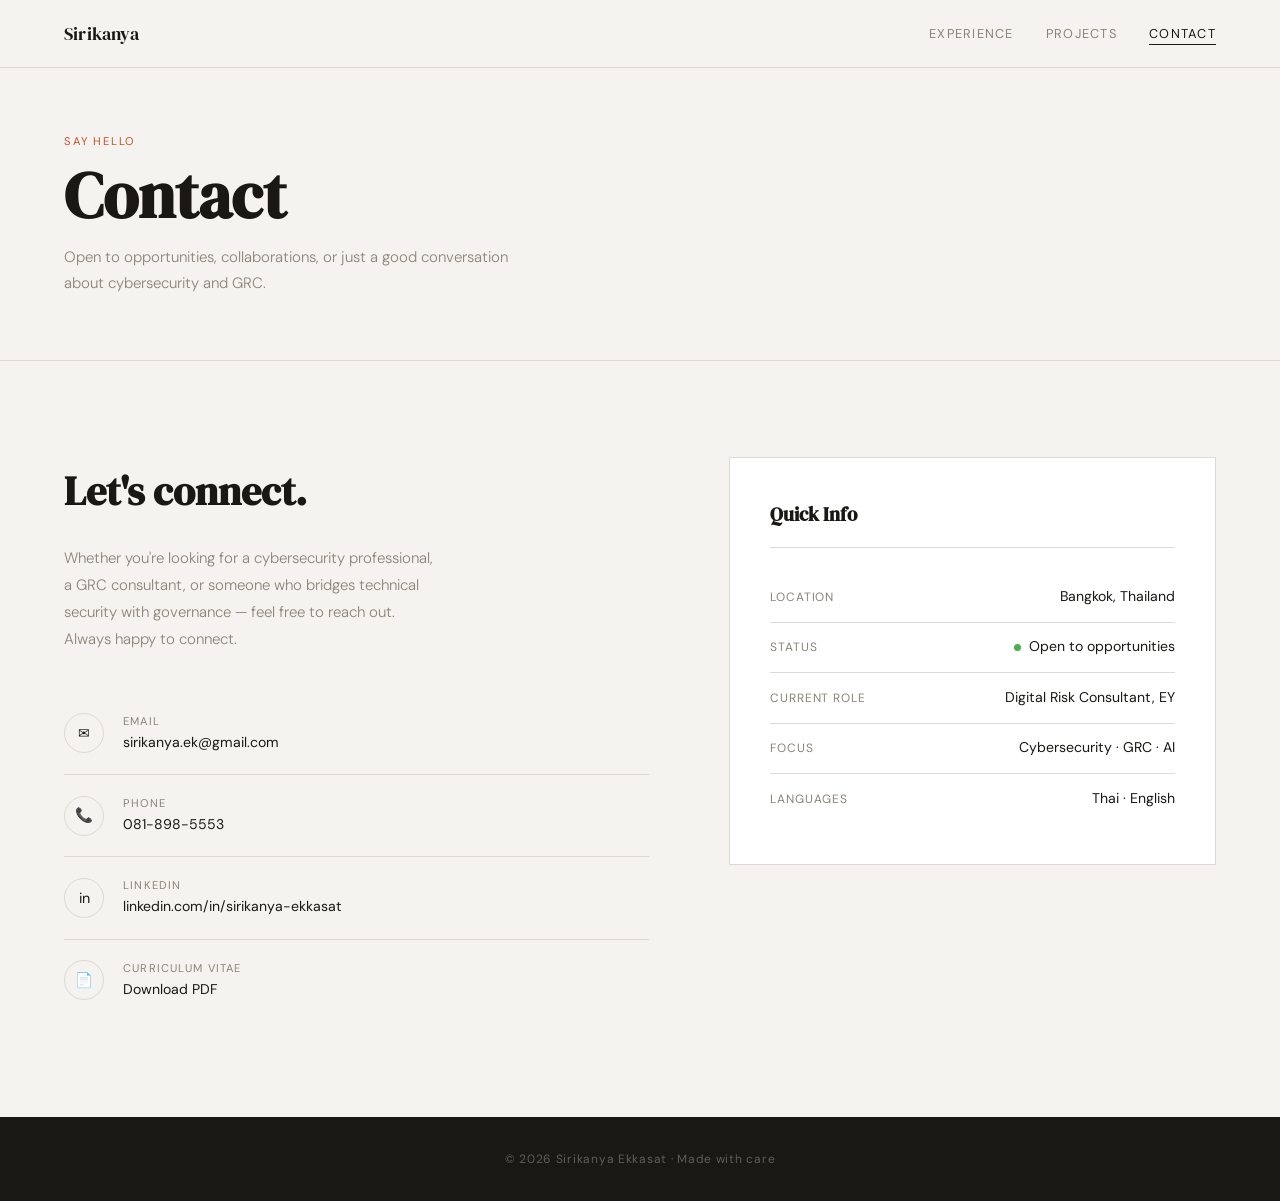
==== contact.html @ f428b61f "Add files via upload" ====
<!DOCTYPE html>
<html lang="en">
<head>
<meta charset="UTF-8">
<meta name="viewport" content="width=device-width, initial-scale=1.0">
<title>Contact | Sirikanya Ekkasat</title>
<link href="https://fonts.googleapis.com/css2?family=DM+Serif+Display:ital@0;1&family=DM+Sans:ital,opsz,wght@0,9..40,300;0,9..40,400;0,9..40,500;1,9..40,300&display=swap" rel="stylesheet">
<link rel="stylesheet" href="style.css">
</head>
<body>

<nav>
  <a class="nav-logo" href="index.html">Sirikanya</a>
  <ul class="nav-links">
    <li><a href="experience.html">Experience</a></li>
    <li><a href="projects.html">Projects</a></li>
    <li><a href="contact.html" class="active">Contact</a></li>
  </ul>
  <button class="nav-burger" onclick="toggleMenu()" aria-label="Menu">☰</button>
</nav>
<div class="nav-mobile" id="navMobile">
  <a href="experience.html">Experience</a>
  <a href="projects.html">Projects</a>
  <a href="contact.html">Contact</a>
</div>

<div class="page-header">
  <div class="page-header-inner reveal">
    <p class="section-label">Say Hello</p>
    <h1 class="page-title">Contact</h1>
    <p class="page-subtitle">Open to opportunities, collaborations, or just a good conversation about cybersecurity and GRC.</p>
  </div>
</div>

<section id="contact-main" class="contact-section">
  <div class="contact-layout reveal">
    <div class="contact-left">
      <h2 class="contact-heading">Let's connect.</h2>
      <p class="contact-bio">
        Whether you're looking for a cybersecurity professional, a GRC consultant, or someone who bridges technical security with governance — feel free to reach out. Always happy to connect.
      </p>
      <div class="contact-links">
        <a class="contact-link" href="mailto:sirikanya.ek@gmail.com">
          <span class="contact-icon">✉</span>
          <div>
            <span class="contact-link-label">Email</span>
            <span class="contact-link-value">sirikanya.ek@gmail.com</span>
          </div>
        </a>
        <a class="contact-link" href="tel:+66818985553">
          <span class="contact-icon">📞</span>
          <div>
            <span class="contact-link-label">Phone</span>
            <span class="contact-link-value">081-898-5553</span>
          </div>
        </a>
        <a class="contact-link" href="https://linkedin.com/in/sirikanya-ekkasat" target="_blank" rel="noopener">
          <span class="contact-icon">in</span>
          <div>
            <span class="contact-link-label">LinkedIn</span>
            <span class="contact-link-value">linkedin.com/in/sirikanya-ekkasat</span>
          </div>
        </a>
        <a class="contact-link" href="#">
          <span class="contact-icon">📄</span>
          <div>
            <span class="contact-link-label">Curriculum Vitae</span>
            <span class="contact-link-value">Download PDF</span>
          </div>
        </a>
      </div>
    </div>

    <div class="contact-right">
      <div class="contact-info-card">
        <h3>Quick Info</h3>
        <div class="info-row">
          <span class="info-label">Location</span>
          <span>Bangkok, Thailand</span>
        </div>
        <div class="info-row">
          <span class="info-label">Status</span>
          <span class="status-dot-wrap"><span class="status-dot"></span> Open to opportunities</span>
        </div>
        <div class="info-row">
          <span class="info-label">Current Role</span>
          <span>Digital Risk Consultant, EY</span>
        </div>
        <div class="info-row">
          <span class="info-label">Focus</span>
          <span>Cybersecurity · GRC · AI</span>
        </div>
        <div class="info-row">
          <span class="info-label">Languages</span>
          <span>Thai · English</span>
        </div>
      </div>
    </div>
  </div>
</section>

<footer>
  <p>© 2026 Sirikanya Ekkasat · Made with care</p>
</footer>

<script src="main.js"></script>
</body>
</html>
---- style.css ----
/* ── RESET & VARIABLES ── */
*, *::before, *::after { box-sizing: border-box; margin: 0; padding: 0; }

:root {
  --bg: #f5f3ef;
  --ink: #1a1814;
  --muted: #8a8478;
  --line: #dedad3;
  --accent: #c4522a;
  --white: #fff;
  --serif: 'DM Serif Display', Georgia, serif;
  --sans: 'DM Sans', sans-serif;
  --nav-h: 68px;
}

html { scroll-behavior: smooth; }

body {
  background: var(--bg);
  color: var(--ink);
  font-family: var(--sans);
  font-size: 15px;
  line-height: 1.7;
  -webkit-font-smoothing: antialiased;
}

/* ── NAV ── */
nav {
  position: fixed; top: 0; left: 0; right: 0;
  z-index: 100;
  display: flex; align-items: center; justify-content: space-between;
  height: var(--nav-h);
  padding: 0 4rem;
  background: rgba(245,243,239,.95);
  backdrop-filter: blur(10px);
  border-bottom: 1px solid var(--line);
  animation: fadeDown .5s ease both;
}

.nav-logo {
  font-family: var(--serif);
  font-size: 1.15rem;
  text-decoration: none;
  color: var(--ink);
  letter-spacing: .01em;
}

.nav-links { display: flex; gap: 2rem; list-style: none; }
.nav-links a {
  text-decoration: none;
  color: var(--muted);
  font-size: .8rem;
  letter-spacing: .1em;
  text-transform: uppercase;
  transition: color .2s;
  padding-bottom: 2px;
  border-bottom: 1px solid transparent;
}
.nav-links a:hover, .nav-links a.active {
  color: var(--ink);
  border-bottom-color: var(--ink);
}

.nav-burger {
  display: none;
  background: none; border: none;
  font-size: 1.3rem; cursor: pointer;
  color: var(--ink);
}

/* mobile nav */
.nav-mobile {
  display: none;
  position: fixed; top: var(--nav-h); left: 0; right: 0;
  z-index: 99;
  background: var(--bg);
  border-bottom: 1px solid var(--line);
  flex-direction: column;
  padding: 1rem 2rem;
  gap: .2rem;
}
.nav-mobile a {
  display: block;
  padding: .7rem 0;
  text-decoration: none;
  color: var(--muted);
  font-size: .85rem;
  letter-spacing: .08em;
  text-transform: uppercase;
  border-bottom: 1px solid var(--line);
}
.nav-mobile.open { display: flex; }

/* ── HERO ── */
#hero {
  min-height: 100vh;
  display: grid;
  grid-template-columns: 1fr 1fr;
  padding-top: var(--nav-h);
}

.hero-left {
  display: flex; flex-direction: column; justify-content: center;
  padding: 6rem 4rem;
  animation: fadeUp .7s .2s ease both;
}

.hero-tag {
  font-size: .75rem;
  letter-spacing: .14em;
  text-transform: uppercase;
  color: var(--accent);
  margin-bottom: 1.5rem;
}

.hero-name {
  font-family: var(--serif);
  font-size: clamp(3rem, 5vw, 4.8rem);
  line-height: 1.06;
  margin-bottom: 1.5rem;
}

.hero-bio {
  color: var(--muted);
  max-width: 38ch;
  font-weight: 300;
  font-size: .95rem;
  margin-bottom: 2.5rem;
}

.hero-btns { display: flex; gap: .8rem; flex-wrap: wrap; }

.hero-meta {
  margin-top: 3rem;
  display: flex; gap: 2rem;
  font-size: .78rem;
  color: var(--muted);
}
.hero-meta span { display: flex; align-items: center; gap: .4rem; }

.hero-right {
  background: var(--white);
  display: flex; align-items: center; justify-content: center;
  overflow: hidden;
  animation: fadeIn .9s .4s ease both;
}

.hero-photo { width: 100%; height: 100%; object-fit: cover; }

.hero-photo-placeholder {
  width: 100%; height: 100%;
  min-height: 400px;
  display: flex; flex-direction: column;
  align-items: center; justify-content: center; gap: 1rem;
  background: linear-gradient(135deg, #ede9e3, #e2ddd6);
  color: var(--muted);
}
.placeholder-circle {
  width: 120px; height: 120px; border-radius: 50%;
  background: var(--line);
  display: flex; align-items: center; justify-content: center;
  font-size: 3rem;
}
.placeholder-label {
  font-size: .75rem; letter-spacing: .1em; text-transform: uppercase;
}

/* ── BUTTONS ── */
.btn {
  display: inline-block;
  padding: .65rem 1.5rem;
  border-radius: 2px;
  font-size: .78rem;
  letter-spacing: .08em;
  text-transform: uppercase;
  text-decoration: none;
  transition: all .2s;
  cursor: pointer;
  font-family: var(--sans);
  border: none;
}
.btn-primary { background: var(--ink); color: var(--white); }
.btn-primary:hover { background: var(--accent); }
.btn-ghost { border: 1px solid var(--line); color: var(--ink); background: transparent; }
.btn-ghost:hover { border-color: var(--ink); }

/* ── SECTIONS ── */
section {
  padding: 6rem 4rem;
  border-top: 1px solid var(--line);
}
section:first-of-type { border-top: none; }

.section-label {
  font-size: .7rem;
  letter-spacing: .16em;
  text-transform: uppercase;
  color: var(--accent);
  margin-bottom: .7rem;
}

.section-title {
  font-family: var(--serif);
  font-size: clamp(1.8rem, 3vw, 2.6rem);
  line-height: 1.12;
  margin-bottom: 3rem;
}

/* ── PAGE HEADER ── */
.page-header {
  padding-top: calc(var(--nav-h) + 4rem);
  padding-bottom: 4rem;
  padding-left: 4rem;
  padding-right: 4rem;
  border-bottom: 1px solid var(--line);
}
.page-title {
  font-family: var(--serif);
  font-size: clamp(2.5rem, 5vw, 4rem);
  line-height: 1.05;
  margin-bottom: 1rem;
}
.page-subtitle {
  color: var(--muted);
  font-weight: 300;
  max-width: 46ch;
}

/* ── SNAPSHOT ── */
.snapshot-grid {
  display: grid;
  grid-template-columns: repeat(3, 1fr);
  gap: 1.5rem;
}
.snapshot-card {
  background: var(--white);
  border: 1px solid var(--line);
  padding: 2rem;
  transition: transform .2s, box-shadow .2s;
}
.snapshot-card:hover { transform: translateY(-3px); box-shadow: 0 8px 24px rgba(0,0,0,.06); }
.snapshot-icon { font-size: 1.8rem; margin-bottom: 1rem; }
.snapshot-card h3 { font-family: var(--serif); font-size: 1.15rem; margin-bottom: .6rem; }
.snapshot-card p { font-size: .88rem; color: var(--muted); font-weight: 300; line-height: 1.65; }

/* ── FEATURED ── */
.featured-grid {
  display: grid;
  grid-template-columns: 1fr 1fr;
  grid-template-rows: auto auto;
  gap: 1.5rem;
}
.featured-card {
  background: var(--white);
  border: 1px solid var(--line);
  padding: 2rem;
  text-decoration: none;
  color: var(--ink);
  display: flex;
  flex-direction: column;
  gap: .8rem;
  transition: transform .2s, box-shadow .2s;
  position: relative;
}
.featured-card:hover { transform: translateY(-3px); box-shadow: 0 8px 24px rgba(0,0,0,.07); }
.featured-large { grid-column: 1 / -1; flex-direction: row; align-items: flex-start; gap: 2rem; }
.featured-large .featured-info { flex: 1; }
.featured-num {
  font-family: var(--serif);
  font-size: 2rem;
  color: var(--line);
  flex-shrink: 0;
}
.featured-info h3 { font-family: var(--serif); font-size: 1.2rem; margin-bottom: .5rem; }
.featured-info p { font-size: .85rem; color: var(--muted); font-weight: 300; line-height: 1.6; margin-bottom: .8rem; }
.featured-arrow {
  font-size: 1.2rem;
  color: var(--muted);
  align-self: center;
  flex-shrink: 0;
  transition: transform .2s, color .2s;
}
.featured-card:hover .featured-arrow { transform: translateX(4px); color: var(--accent); }

/* ── TAGS ── */
.project-tags { display: flex; flex-wrap: wrap; gap: .4rem; }
.tag {
  font-size: .68rem;
  letter-spacing: .07em;
  text-transform: uppercase;
  padding: .22rem .55rem;
  border: 1px solid var(--line);
  color: var(--muted);
  border-radius: 1px;
}

/* ── SKILLS ── */
.skills-grid {
  display: grid;
  grid-template-columns: repeat(3, 1fr);
  gap: 2.5rem;
}
.skill-group-title {
  font-family: var(--serif);
  font-size: 1.1rem;
  margin-bottom: 1rem;
  padding-bottom: .5rem;
  border-bottom: 1px solid var(--line);
}
.skill-list { list-style: none; }
.skill-list li {
  font-size: .88rem;
  color: var(--muted);
  padding: .4rem 0;
  border-bottom: 1px solid var(--line);
  font-weight: 300;
}
.skill-list li:last-child { border-bottom: none; }

/* ── EDUCATION ── */
.edu-grid {
  display: grid;
  grid-template-columns: 1fr 1fr;
  gap: 1.5rem;
}
.edu-card {
  background: var(--white);
  border: 1px solid var(--line);
  padding: 2rem;
}
.edu-degree { font-family: var(--serif); font-size: 1.1rem; margin-bottom: .4rem; }
.edu-school { font-size: .75rem; letter-spacing: .09em; text-transform: uppercase; color: var(--accent); margin-bottom: .5rem; }
.edu-detail { font-size: .85rem; color: var(--muted); font-weight: 300; }

/* ── TIMELINE ── */
.timeline { display: flex; flex-direction: column; }
.timeline-item {
  display: grid;
  grid-template-columns: 200px 1fr;
  gap: 2rem;
  padding: 2.5rem 0;
  border-bottom: 1px solid var(--line);
}
.timeline-item:first-child { padding-top: 0; }
.timeline-item:last-child { border-bottom: none; }
.timeline-period { font-size: .78rem; color: var(--muted); margin-bottom: .2rem; }
.timeline-location { font-size: .78rem; color: var(--muted); }
.timeline-role { font-family: var(--serif); font-size: 1.2rem; margin-bottom: .25rem; }
.timeline-org { font-size: .75rem; letter-spacing: .08em; text-transform: uppercase; color: var(--accent); margin-bottom: .8rem; }
.timeline-desc { font-size: .88rem; color: var(--muted); font-weight: 300; }
.timeline-desc ul { padding-left: 1.2rem; }
.timeline-desc li { margin-bottom: .3rem; }

/* ── CERTIFICATIONS ── */
.cert-grid {
  display: grid;
  grid-template-columns: repeat(3, 1fr);
  gap: 1.5rem;
}
.cert-card {
  background: var(--white);
  border: 1px solid var(--line);
  padding: 2rem;
  display: flex; flex-direction: column; gap: .6rem;
}
.cert-icon { font-size: 1.8rem; }
.cert-card h3 { font-family: var(--serif); font-size: 1rem; }
.cert-card p { font-size: .8rem; color: var(--muted); text-transform: uppercase; letter-spacing: .06em; }

/* ── PROJECTS PAGE ── */
.filter-bar {
  padding: 0 4rem 2rem;
  display: flex; gap: .6rem; flex-wrap: wrap;
}
.filter-btn {
  padding: .45rem 1.1rem;
  border: 1px solid var(--line);
  background: none;
  cursor: pointer;
  font-family: var(--sans);
  font-size: .75rem;
  letter-spacing: .08em;
  text-transform: uppercase;
  color: var(--muted);
  border-radius: 1px;
  transition: all .18s;
}
.filter-btn.active, .filter-btn:hover {
  background: var(--ink);
  color: var(--white);
  border-color: var(--ink);
}

.projects-big-grid {
  display: flex; flex-direction: column; gap: 0;
}
.project-card-full {
  padding: 2.5rem 4rem;
  border-bottom: 1px solid var(--line);
  transition: background .15s;
}
.project-card-full:hover { background: var(--white); }
.pcf-top {
  display: flex; align-items: center; justify-content: space-between;
  margin-bottom: 1rem;
}
.project-num { font-family: var(--serif); font-size: 1.4rem; color: var(--line); }
.project-title { font-family: var(--serif); font-size: 1.4rem; margin-bottom: .7rem; }
.project-desc { font-size: .88rem; color: var(--muted); font-weight: 300; max-width: 70ch; margin-bottom: 1.2rem; line-height: 1.7; }
.pcf-footer {
  display: flex; align-items: center; justify-content: space-between;
  font-size: .78rem;
}
.pcf-course { color: var(--muted); font-style: italic; }
.pcf-link { color: var(--ink); text-decoration: none; letter-spacing: .05em; transition: color .2s; }
.pcf-link:hover { color: var(--accent); }

/* ── CONTACT PAGE ── */
.contact-section { border-top: 1px solid var(--line); }
.contact-layout {
  display: grid;
  grid-template-columns: 1.2fr 1fr;
  gap: 5rem;
  align-items: start;
}
.contact-heading { font-family: var(--serif); font-size: 2.5rem; margin-bottom: 1.2rem; }
.contact-bio { color: var(--muted); font-weight: 300; max-width: 38ch; margin-bottom: 2.5rem; line-height: 1.8; }

.contact-links { display: flex; flex-direction: column; gap: 0; }
.contact-link {
  display: flex; align-items: center; gap: 1.2rem;
  text-decoration: none; color: var(--ink);
  padding: 1.2rem 0;
  border-bottom: 1px solid var(--line);
  transition: color .2s;
}
.contact-link:last-child { border-bottom: none; }
.contact-link:hover { color: var(--accent); }
.contact-icon {
  width: 40px; height: 40px;
  border: 1px solid var(--line);
  border-radius: 50%;
  display: flex; align-items: center; justify-content: center;
  font-size: .9rem; font-style: normal;
  flex-shrink: 0;
  transition: border-color .2s;
}
.contact-link:hover .contact-icon { border-color: var(--accent); }
.contact-link-label { display: block; font-size: .7rem; letter-spacing: .1em; text-transform: uppercase; color: var(--muted); }
.contact-link-value { display: block; font-size: .88rem; }

.contact-info-card {
  background: var(--white);
  border: 1px solid var(--line);
  padding: 2.5rem;
}
.contact-info-card h3 { font-family: var(--serif); font-size: 1.2rem; margin-bottom: 1.5rem; padding-bottom: 1rem; border-bottom: 1px solid var(--line); }
.info-row {
  display: flex; justify-content: space-between; align-items: center;
  padding: .8rem 0;
  border-bottom: 1px solid var(--line);
  font-size: .88rem;
}
.info-row:last-child { border-bottom: none; }
.info-label { color: var(--muted); font-size: .75rem; letter-spacing: .08em; text-transform: uppercase; }
.status-dot-wrap { display: flex; align-items: center; gap: .5rem; }
.status-dot {
  width: 7px; height: 7px; border-radius: 50%;
  background: #4caf50;
  animation: pulse 2s infinite;
}
@keyframes pulse {
  0%, 100% { opacity: 1; }
  50% { opacity: .4; }
}

/* ── FOOTER ── */
footer {
  background: var(--ink);
  color: rgba(255,255,255,.3);
  text-align: center;
  padding: 2rem;
  font-size: .75rem;
  letter-spacing: .06em;
}

/* ── ANIMATIONS ── */
@keyframes fadeDown { from { opacity:0; transform:translateY(-10px);} to { opacity:1; transform:none;} }
@keyframes fadeUp   { from { opacity:0; transform:translateY(18px); } to { opacity:1; transform:none;} }
@keyframes fadeIn   { from { opacity:0; } to { opacity:1; } }

.reveal {
  opacity: 0;
  transform: translateY(20px);
  transition: opacity .55s ease, transform .55s ease;
}
.reveal.visible { opacity: 1; transform: none; }

/* ── RESPONSIVE ── */
@media (max-width: 900px) {
  nav { padding: 0 1.5rem; }
  .nav-links { display: none; }
  .nav-burger { display: block; }

  #hero { grid-template-columns: 1fr; }
  .hero-left { padding: 5rem 1.5rem 2rem; }
  .hero-right { height: 55vw; min-height: 220px; }
  .hero-photo-placeholder { min-height: 220px; }

  section { padding: 4rem 1.5rem; }
  .page-header { padding: calc(var(--nav-h) + 2.5rem) 1.5rem 2.5rem; }
  .filter-bar { padding: 0 1.5rem 1.5rem; }

  .snapshot-grid { grid-template-columns: 1fr; }
  .featured-grid { grid-template-columns: 1fr; }
  .featured-large { flex-direction: column; }
  .skills-grid { grid-template-columns: 1fr; gap: 2rem; }
  .edu-grid { grid-template-columns: 1fr; }
  .cert-grid { grid-template-columns: 1fr; }
  .timeline-item { grid-template-columns: 1fr; gap: .4rem; }
  .contact-layout { grid-template-columns: 1fr; gap: 3rem; }
  .project-card-full { padding: 2rem 1.5rem; }
  .pcf-top { flex-direction: column; align-items: flex-start; gap: .8rem; }
}
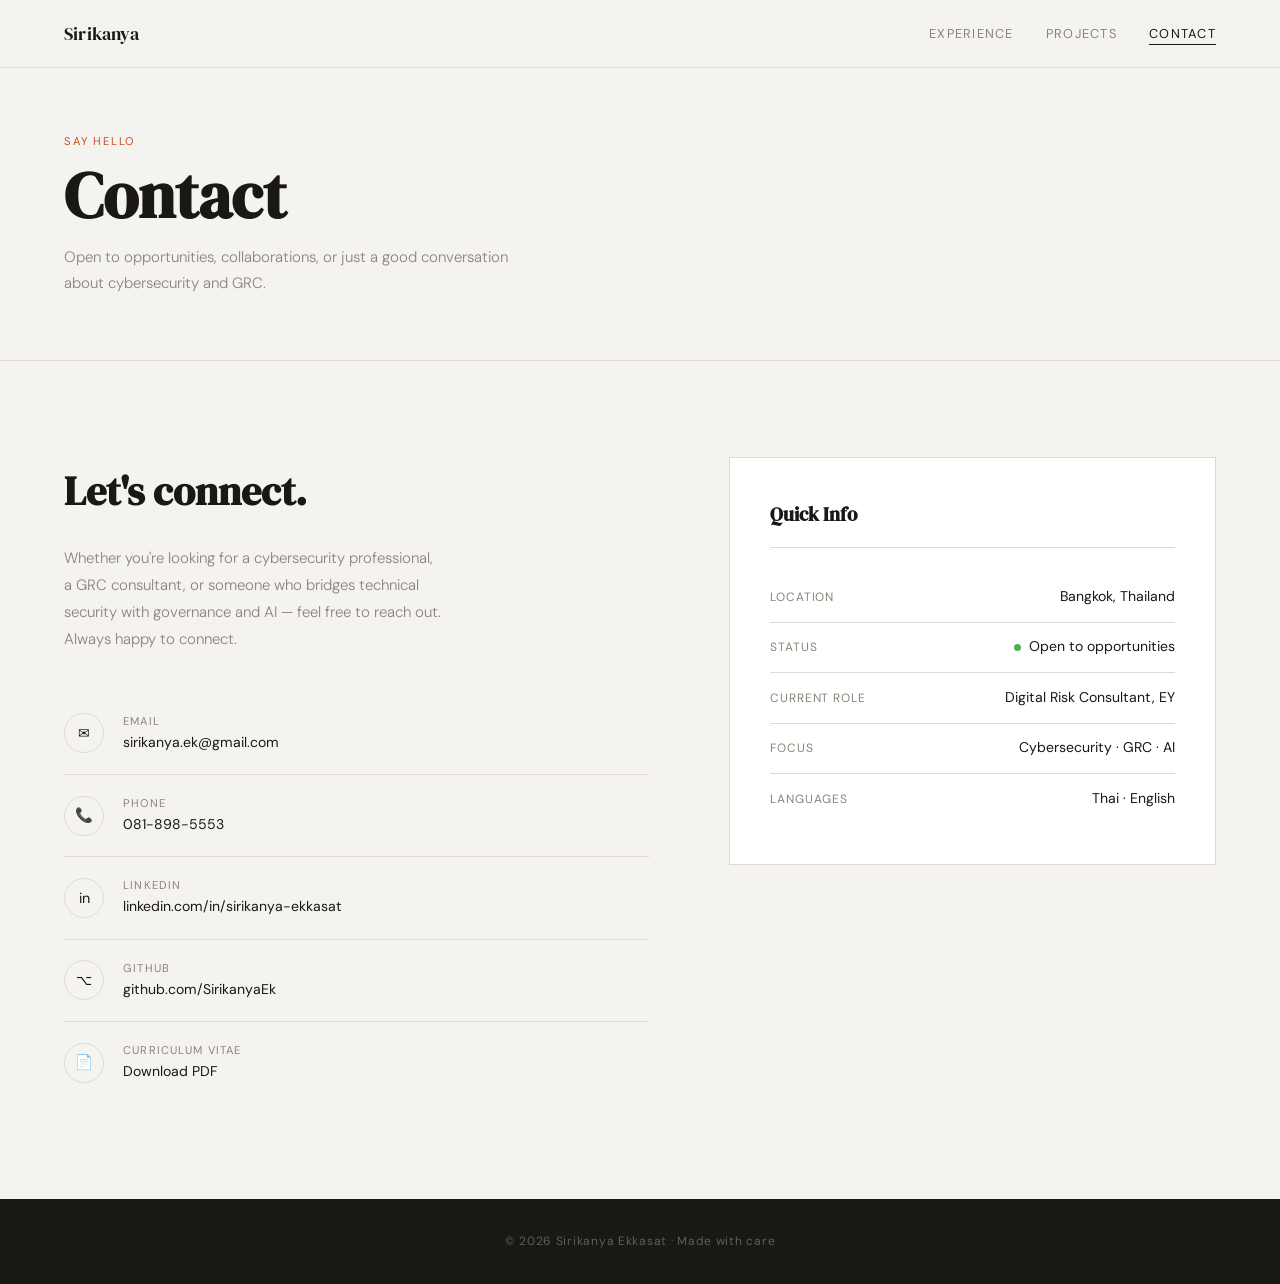
==== commit 0707988d: "Add files via upload" ====
--- a/contact.html
+++ b/contact.html
@@ -37,7 +37,7 @@
     <div class="contact-left">
       <h2 class="contact-heading">Let's connect.</h2>
       <p class="contact-bio">
-        Whether you're looking for a cybersecurity professional, a GRC consultant, or someone who bridges technical security with governance — feel free to reach out. Always happy to connect.
+        Whether you're looking for a cybersecurity professional, a GRC consultant, or someone who bridges technical security with governance and AI — feel free to reach out. Always happy to connect.
       </p>
       <div class="contact-links">
         <a class="contact-link" href="mailto:sirikanya.ek@gmail.com">
@@ -54,11 +54,18 @@
             <span class="contact-link-value">081-898-5553</span>
           </div>
         </a>
-        <a class="contact-link" href="https://linkedin.com/in/sirikanya-ekkasat" target="_blank" rel="noopener">
+        <a class="contact-link" href="https://www.linkedin.com/in/sirikanya-ekkasat-75b0b1226" target="_blank" rel="noopener">
           <span class="contact-icon">in</span>
           <div>
             <span class="contact-link-label">LinkedIn</span>
             <span class="contact-link-value">linkedin.com/in/sirikanya-ekkasat</span>
+          </div>
+        </a>
+        <a class="contact-link" href="https://github.com/SirikanyaEk" target="_blank" rel="noopener">
+          <span class="contact-icon">⌥</span>
+          <div>
+            <span class="contact-link-label">GitHub</span>
+            <span class="contact-link-value">github.com/SirikanyaEk</span>
           </div>
         </a>
         <a class="contact-link" href="#">
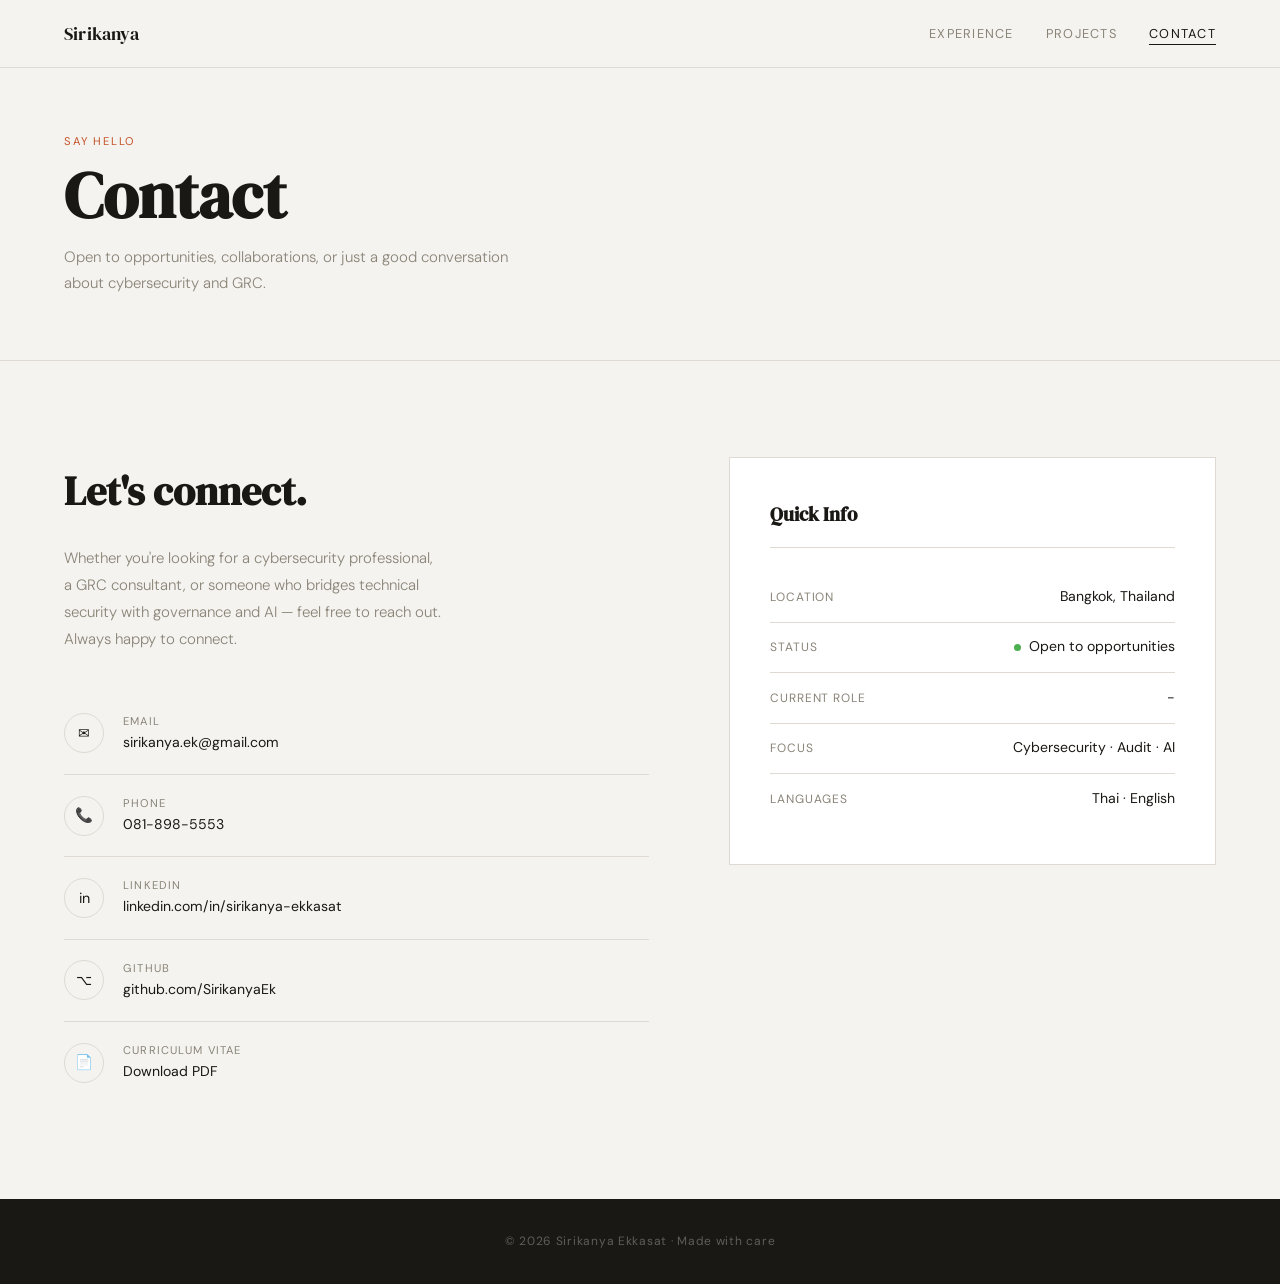
==== commit 98f8de46: "Update contact.html" ====
--- a/contact.html
+++ b/contact.html
@@ -91,11 +91,11 @@
         </div>
         <div class="info-row">
           <span class="info-label">Current Role</span>
-          <span>Digital Risk Consultant, EY</span>
+          <span>-</span>
         </div>
         <div class="info-row">
           <span class="info-label">Focus</span>
-          <span>Cybersecurity · GRC · AI</span>
+          <span>Cybersecurity · Audit · AI</span>
         </div>
         <div class="info-row">
           <span class="info-label">Languages</span>
